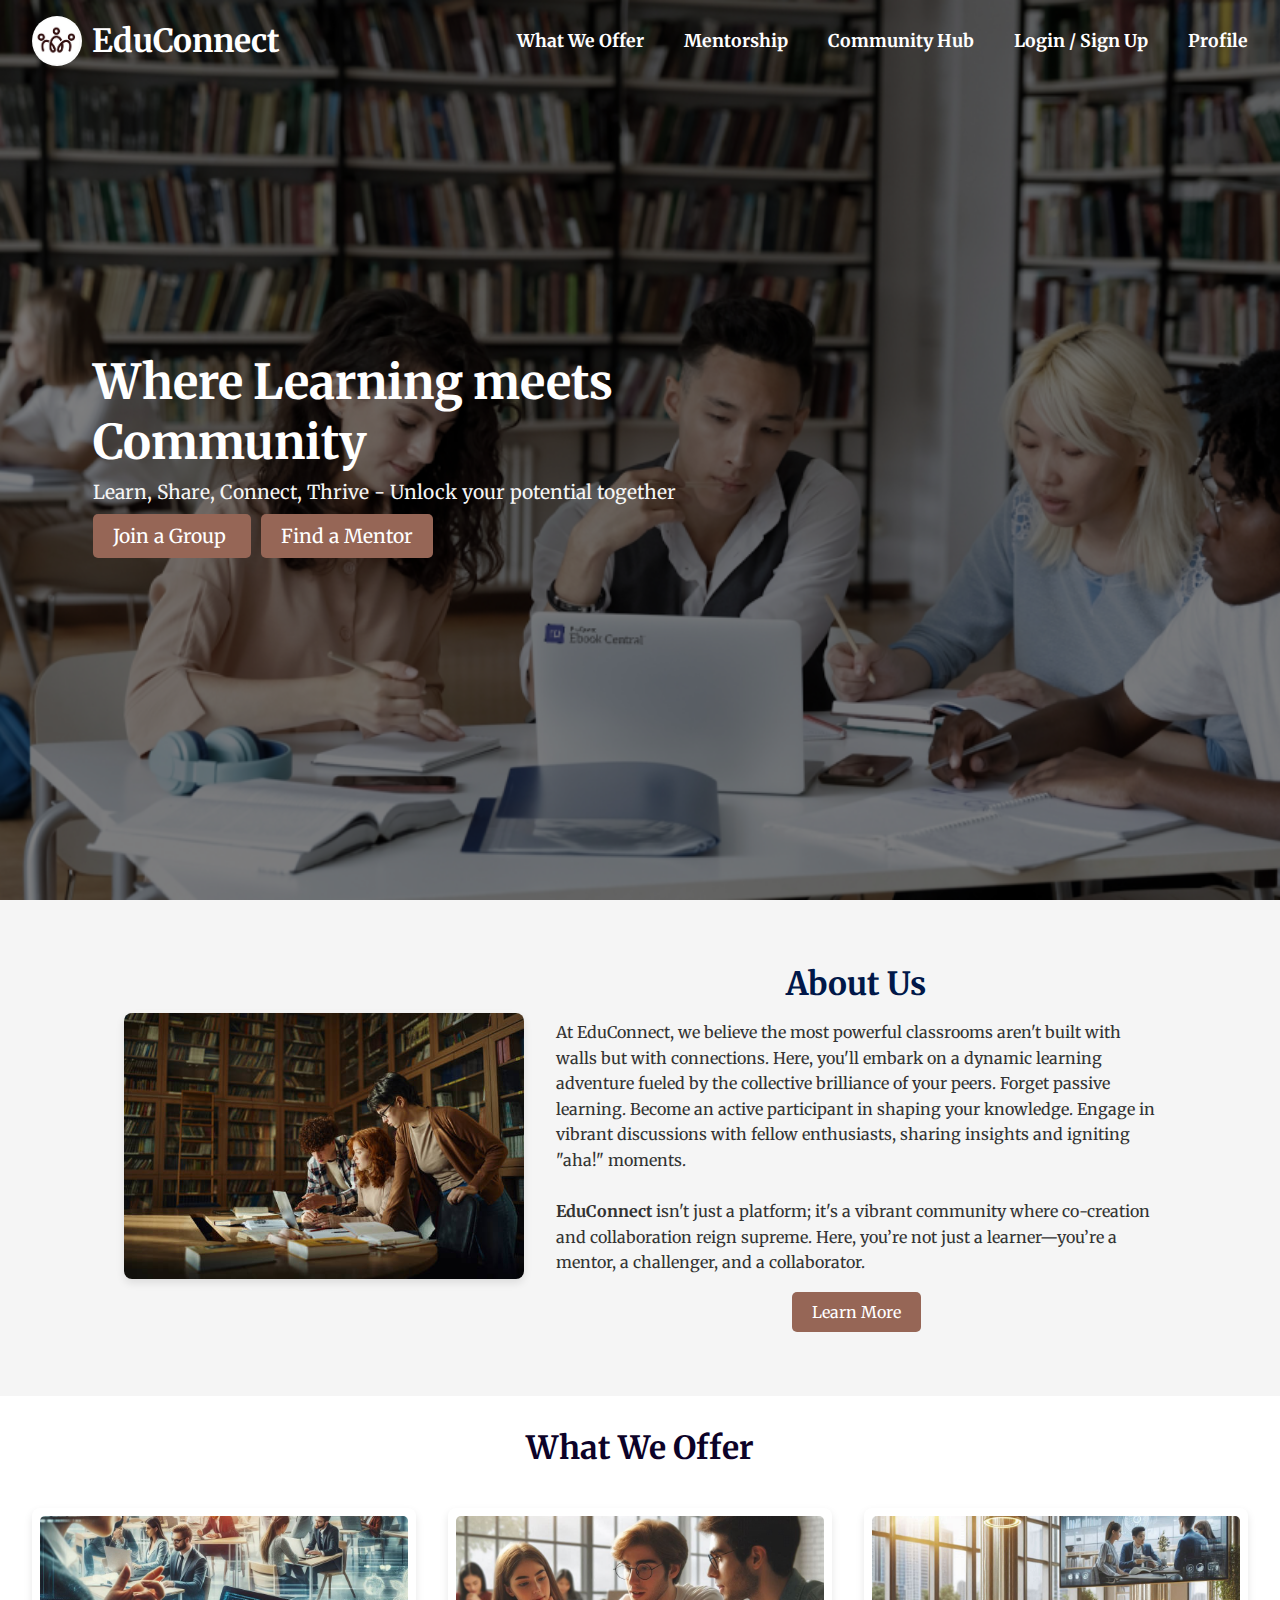
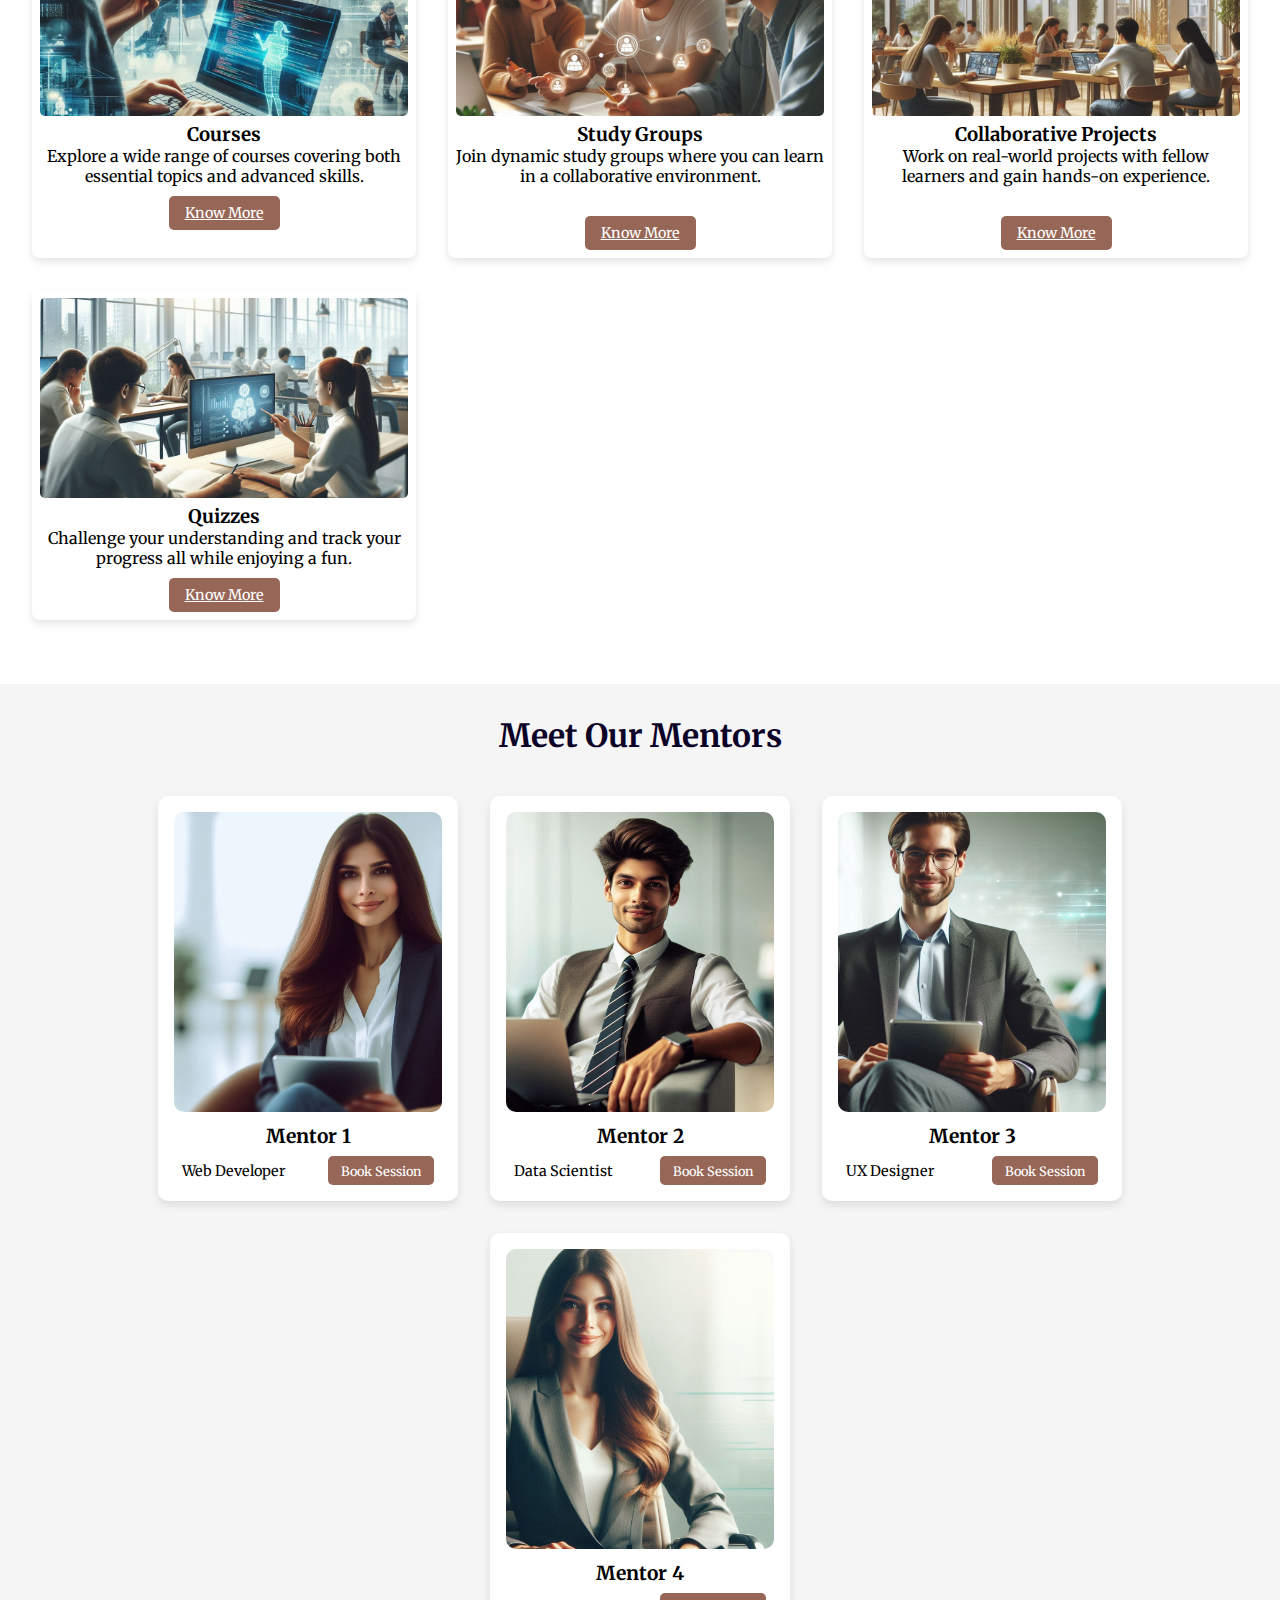
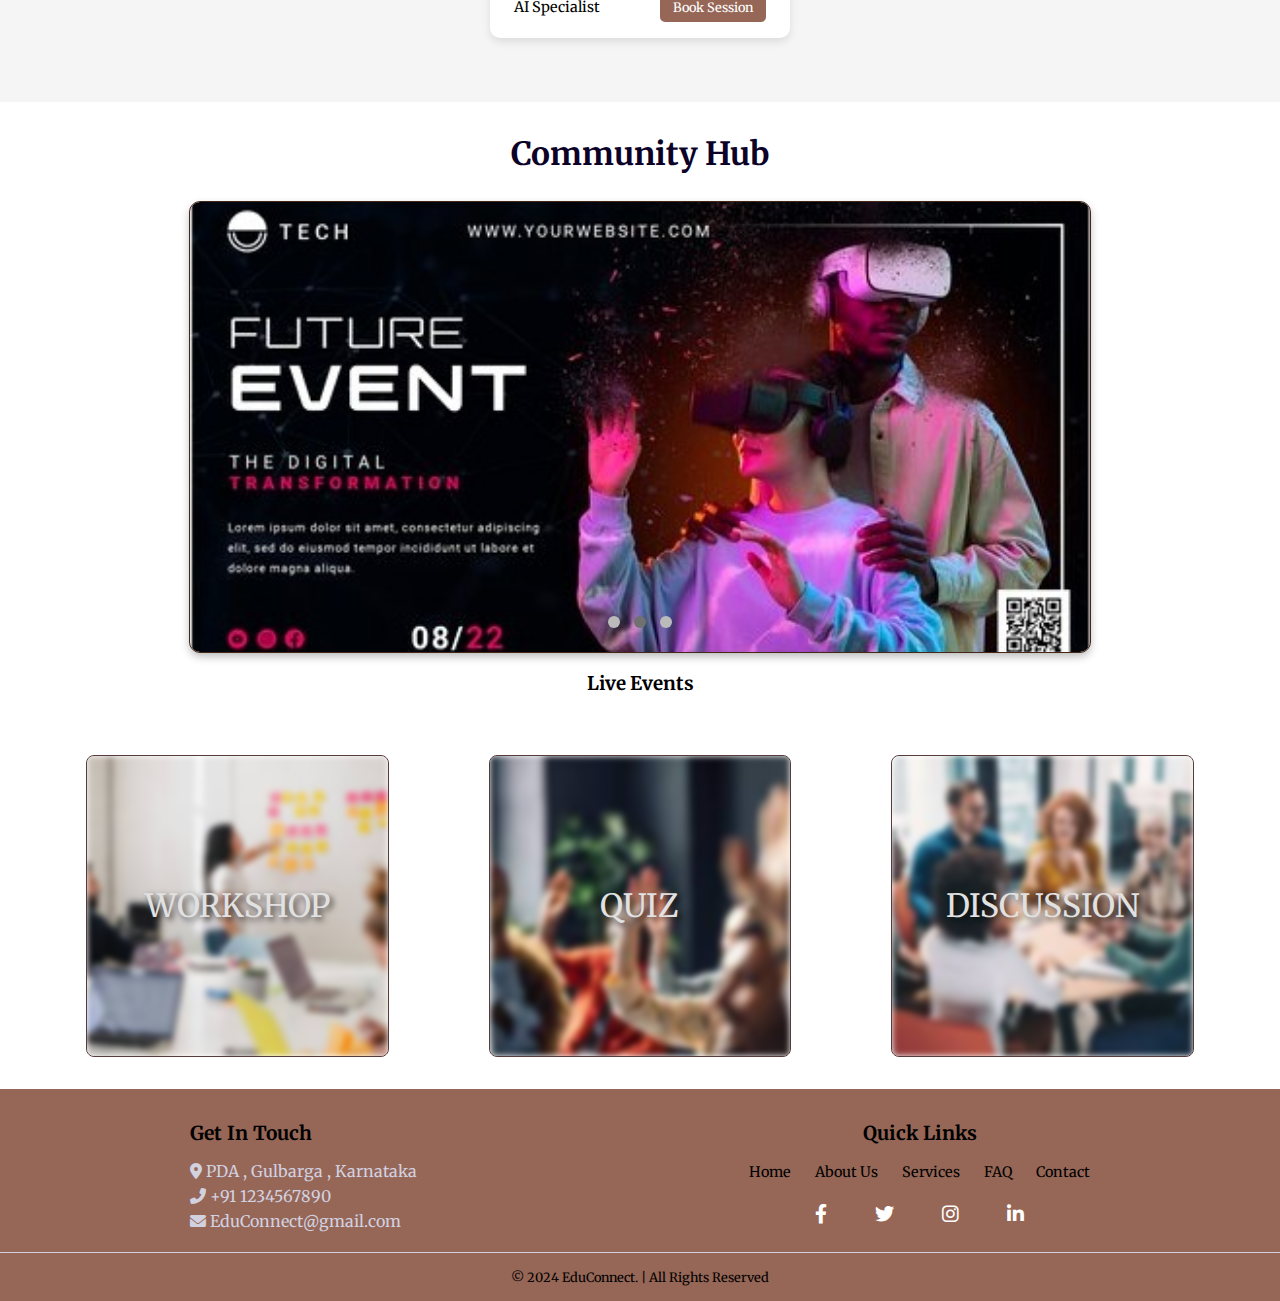
==== index.html @ 08873a1d "Add files via upload" ====
<!DOCTYPE html>
<html lang="en">
<head>
    <meta charset="UTF-8">
    <meta name="viewport" content="width=device-width, initial-scale=1.0">
    <title>EduConnect - Learn, Connect, and Grow</title>
    <link rel="stylesheet" href="https://cdnjs.cloudflare.com/ajax/libs/font-awesome/6.0.0-beta3/css/all.min.css">
    <link rel="stylesheet" href="styles.css">
</head>
<body>

<!-- Navigation Bar -->
<header>
    <nav class="navbar">
        <!-- Left Side: Logo and Name -->
        <div class="navbar-left">
            <img src="Assets/logo1.jpg" alt="EduConnect Logo" class="logo"> 
            <span class="name">EduConnect</span>
        </div>

        <!-- Right Side: Navigation Links -->
        <ul class="navbar-right">
            <li><a href="#what-we-offer">What We Offer</a></li>
            <li><a href="#mentorship">Mentorship</a></li>
            <li><a href="#community-hub">Community Hub</a></li>
            <li><a href="#login-signup">Login / Sign Up</a></li>
            <li><a href="#profile">Profile</a></li>
        </ul>
    </nav>
</header>

<!-- Hero Section -->
<section class="hero">
    <div class="hero-content">
        <h1>Where Learning meets Community</h1>
        <p>Learn, Share, Connect, Thrive - Unlock your potential together</p>
        <a href="#" class="btn">Join a Group </a>
        <a href="#" class="btn">Find a Mentor </a>
    </div>
</section>

<!-- Content Sections -->
<section class="about-section">
    <div class="about-content">
        <div class="about-image">
            <img src="Assets/bg.jpg" alt="About EduConnect">
        </div>
        <div class="about-text">
            <h3>About Us</h3>
            <p>
                At EduConnect, we believe the most powerful classrooms aren't built with walls but with connections.
                Here, you'll embark on a dynamic learning adventure fueled by the collective brilliance of your peers.
                Forget passive learning. Become an active participant in shaping your knowledge. Engage in vibrant
                discussions with fellow enthusiasts, sharing insights and igniting "aha!" moments.
                <br><br>
                <strong>EduConnect</strong> isn't just a platform; it's a vibrant community where co-creation and
                collaboration reign supreme. Here, you’re not just a learner—you’re a mentor, a challenger, and a collaborator.
            </p>
            <a href="#learn-more" class="learn-more-btn">Learn More</a>
        </div>
    </div>
</section>


<section id="what-we-offer" class="what-we-offer">
    <h2>What We Offer</h2>
    <div class="grid">
        <!-- Course Card -->
        <div class="grid-item">
            <img src="Assets/courses.jpg" alt="Courses" class="grid-image">
            <h3>Courses</h3>
            <div class="grid-para">
                Explore a wide range of courses covering both essential topics and advanced skills.
             <br>
             <a href="#" class="know-more-btn">Know More</a>
        </div>
        </div>

        <!-- Study Group Card -->
        <div class="grid-item">
            <img src="Assets/study-group.jpg" alt="Study Group" class="grid-image">
            <h3>Study Groups</h3>
            <div class="grid-para">
                Join dynamic study groups where you can learn in a collaborative environment.
                <br><br>
                <a href="#" class="know-more-btn">Know More</a>
            </div>
        </div>

        <!-- Collaborative Projects Card -->
        <div class="grid-item">
            <img src="Assets/collab.jpg" alt="Collaborative Projects" class="grid-image">
            <h3>Collaborative Projects</h3>
            <div class="grid-para">
             Work on real-world projects with fellow learners and gain hands-on experience.
             <br><br>
            <a href="#" class="know-more-btn">Know More</a>
            </div>
        </div>

        <!-- Quiz Card -->
        <div class="grid-item">
            <img src="Assets/mentoring.jpg" alt="Quizzes" class="grid-image">
            <h3>Quizzes</h3>
            <div class="grid-para">
            Challenge your understanding and track your progress all while enjoying a fun.
            <br>
            <a href="#" class="know-more-btn">Know More</a>
            </div>
        </div>
    </div>
</section>

<section id="mentorship">
    <h2>Meet Our Mentors</h2>
    <div class="mentors-section">
        <div class="mentor-grid">
            <!-- Mentor 1 -->
            <div class="mentor-card">
                <img src="Assets/mentor1.jpg" alt="Mentor 1" class="mentor-image">
                <h4>Mentor 1</h4>
                <div class="mentor-info">
                    <p>Web Developer</p>
                    <button class="book-session-btn">Book Session</button>
                </div>
            </div>
            <!-- Mentor 2 -->
            <div class="mentor-card">
                <img src="Assets/mentor2.jpg" alt="Mentor 2" class="mentor-image">
                <h4>Mentor 2</h4>
                <div class="mentor-info">
                    <p>Data Scientist</p>
                    <button class="book-session-btn">Book Session</button>
                </div>
            </div>
            <!-- Mentor 3 -->
            <div class="mentor-card">
                <img src="Assets/mentor3.jpg" alt="Mentor 3" class="mentor-image">
                <h4>Mentor 3</h4>
                <div class="mentor-info">
                    <p>UX Designer</p>
                    <button class="book-session-btn">Book Session</button>
                </div>
            </div>
            <!-- Mentor 4 -->
            <div class="mentor-card">
                <img src="Assets/mentor4.jpg" alt="Mentor 4" class="mentor-image">
                <h4>Mentor 4</h4>
                <div class="mentor-info">
                    <p>AI Specialist</p>
                    <button class="book-session-btn">Book Session</button>
                </div>
            </div>
        </div>
    </div>
</section>

<!--
<section id="community-hub">
    <h2>Community Hub</h2>
    <p>Join a supportive community of learners and mentors, ready to help you succeed.</p>
</section>

-->

<section id="community-hub">
    <h2>Community Hub</h2>
    <br>
    <!-- Image Slider Section -->
    <div class="image-slider">
      <div class="slides">
        <div class="slide">
          <img src="Assets/banner1.jpg" alt="Community Image 1">
        </div>
        <div class="slide">
          <img src="Assets/banner2.jpg" alt="Community Image 2">
        </div>
        <div class="slide">
          <img src="Assets/banner3.jpg" alt="Community Image 3">
        </div>
      </div>
        <!-- Navigation Dots -->
        <div class="dots">
            <span class="dot" onclick="currentSlide(1)"></span>
            <span class="dot" onclick="currentSlide(2)"></span>
            <span class="dot" onclick="currentSlide(3)"></span>
          </div>
        </div>
        <br>
        <h3>Live Events</h3>


        <!-- Workshop Images Section -->
        <div class="workshop-images">
          <div class="workshop-box">
            <img src="Assets/workshop.jpg" alt="Workshop 1">
            <div class="overlay">WORKSHOP</div>
          </div>
          <div class="workshop-box">
            <img src="Assets/quiz.jpg" alt="Workshop 2">
            <div class="overlay">QUIZ</div>
          </div>
          <div class="workshop-box">
            <img src="Assets/discussion.jpg" alt="Workshop 3">
            <div class="overlay">DISCUSSION</div>
          </div>
        </div>
      </section>

<footer class="footer">
    <div class="footer-container">
        <!-- Contact Section -->
        <div class="footer-section contact-info">
            <h4>Get In Touch</h4>
            <p><i class="fas fa-map-marker-alt"></i> PDA , Gulbarga , Karnataka</p>
            <p><i class="fas fa-phone-alt"></i> +91 1234567890</p>
            <p><i class="fas fa-envelope"></i> EduConnect@gmail.com</p>
        </div>
        <div class="footer-section links-socials">
            <div class="quick-links">
                <h4>Quick Links</h4>
                <ul>
                    <li><a href="#">Home</a></li>
                    <li><a href="#">About Us</a></li>
                    <li><a href="#">Services</a></li>
                    <li><a href="#">FAQ</a></li>
                    <li><a href="#">Contact</a></li>
                </ul>
            </div>
            <div class="social-icons">
                <a href="#"><i class="fab fa-facebook-f"></i></a>
                <a href="#"><i class="fab fa-twitter"></i></a>
                <a href="#"><i class="fab fa-instagram"></i></a>
                <a href="#"><i class="fab fa-linkedin-in"></i></a>
            </div>
        </div>
    </div>

    <!-- Footer Bottom -->
    <div class="footer-bottom">
        <p>&copy; 2024 EduConnect. |  All Rights Reserved</p>
    </div>
</footer>
<script src="script.js"></script>
</body>
</html>
---- styles.css ----
@import url("https://fonts.googleapis.com/css2?family=Merriweather:wght@400;700&family=Poppins:wght@400;500;600;700&display=swap");

* {
    margin: 0;
    padding: 0;
    box-sizing: border-box;
    font-family: "Merriweather", serif;
}

body {
    color: #000000;
}

/* Navbar Styles */
.navbar {
    display: flex;
    justify-content: space-between;
    align-items: center;
    padding: 1em 2em;
    position: absolute; /* Make navbar float over the hero section */
    top: 0;
    left: 0;
    width: 100%;
    background: transparent; /* Transparent background */
    color: white; 
    z-index: 10; /* Ensure navbar stays above hero section content */
}

.navbar-left {
    display: flex;
    align-items: center;
}

.logo {
    height: 50px;
    width: 50px; 
    margin-right: 10px;
    border-radius: 50%; 
    object-fit: cover; 
}


.name {
    font-size: 2rem;
    font-weight: bold;
}

.navbar-right {
    list-style-type: none;
    display: flex;
    gap: 2.5em;
}

.navbar-right li a {
    color: white;
    text-decoration: none;
    font-weight: bold;
    font-size: 1.1rem;
    transition: font-size 0.2s ease;
}

.navbar-right li a:hover {
    font-size: 1.2rem;
}

/* Hero Section Styles */
.hero {
    background-image: url('Assets/bg4.png'); 
    background-size: cover;
    background-position: center;
    height: 100vh;
    display: flex;
    align-items: center;
    justify-content: left;
    color: white;
    position: relative;
    text-align: left;
}

.hero::before {
    content: "";
    position: absolute;
    top: 0;
    left: 0;
    right: 0;
    bottom: 0;
    background-color: rgba(0, 0, 0, 0.5); /* Dark overlay for readability */
    z-index: 0;
}

.hero-content {
    position: relative;
    z-index: 1;
    max-width: 600px;
    margin-left: 5%; /* Adjust positioning */
}

.hero h1 {
    font-size: 3rem;
    margin-bottom: 0.5rem;
}

.hero p {
    font-size: 1.2em;
    margin-bottom: 1em;
    color: whitesmoke;
}

.btn {
    padding: 10px 20px;
    background-color: #966656;
    color: white;
    text-decoration: none;
    font-size: 1.2rem;
    border-radius: 5px;
    transition: background-color 0.3s ease;
    margin-right: 10px;
}

.btn:hover {
    background-color: #654136;;
}

/* General Section Styles */
section {
    padding: 2rem;
    text-align: center;
}

section:nth-child(odd) {
    background-color: whitesmoke  /*#f9e8e8;  */
}

section:nth-child(even) {
    background-color: white   /* #f9e2e2; */
}

h2 {
    font-size: 2rem;
    margin-bottom: 0.5rem;
    color: #0c0228;
}

p {
    font-size: 1.1rem;
    color: #000000;
    text-align: left;
}

/*aboust us section */

.about-section {
    padding: 4rem 2rem;
    display: flex;
    justify-content: center;
    align-items: center;
    background-color: #f9e8e8; /* Light background color */
}

.about-content {
    display: flex;
    max-width: 1100px;
    gap: 2rem;
    align-items: center;
}

.about-image img {
    width: 100%;
    max-width: 400px; /* Control image size */
    border-radius: 8px;
    box-shadow: 0 4px 8px rgba(0, 0, 0, 0.1);
}

.about-text {
    max-width: 600px;
}

.about-text h3 {
    font-size: 2rem;
    color: #011849;
    margin-bottom: 1rem;
}

.about-text p {
    font-size: 1rem;
    line-height: 1.6;
    color: #333;
}

.learn-more-btn {
    display: inline-block;
    margin-top: 1rem;
    padding: 10px 20px;
    font-size: 1rem;
    color: #ffffff;
    background-color: #966656;
    border-radius: 5px;
    text-decoration: none;
    transition: background-color 0.3s ease;
}

.learn-more-btn:hover {
    background-color: #654136;
}

/* Grid Layout */
.grid {
    display: grid;
    grid-template-columns: repeat(auto-fill, minmax(300px, 1fr));
    gap: 2em;
    padding: 2em 0;
}

.grid-item {
    background-color: #ffffff;
    padding: 0.5em;
    border-radius: 8px;
    box-shadow: 0 4px 8px rgba(0, 0, 0, 0.1);
    text-align: center;
    transition: transform 0.3s ease;
}

.grid-item:hover {
    transform: translateY(-5px);
    box-shadow: 0 0 10px rgba(0, 0, 0, 0.6);
}

.grid-image {
    width: 100%;
    height: 200px;
    object-fit: cover;
    border-radius: 5px;
    margin-bottom: 0.2em;
}

.know-more-btn {
    display: inline-block;
    margin-top: 10px;
    padding: 8px 16px;
    font-size: 0.9em;
    color: #ffffff;
    background-color:  #966656; /* #ff5722; */
    border-radius: 5px;
    transition: background-color 0.3s ease;
}

.know-more-btn:hover {
    background-color: #654136;
}

/* Mentorship Section */
.mentors-section {
    text-align: center;
    padding: 2rem 0;
}

.mentors-section h3 {
    font-size: 1.8rem;
    color: #ff5722;
    margin-bottom: 1rem;
    letter-spacing: 1px;
}

.mentor-grid {
    display: flex;
    justify-content: center;
    gap: 2rem;
    flex-wrap: wrap;
}

.mentor-card {
    background-color: #ffffff;
    padding: 1rem;
    border-radius: 10px;
    box-shadow: 0 4px 8px rgba(0, 0, 0, 0.1);
    width: 300px;
    text-align: center;
    transition: transform 0.3s ease;
}

.mentor-card:hover {
    transform: translateY(-5px);
}

.mentor-image {
    width: 100%;
    height: 300px;
    border-radius: 10px;
    object-fit: cover;
}

.mentor-card h4 {
    font-size: 1.2rem;
    color: #000000;
    margin: 0.5rem 0;
}

/* Container for role and button */
.mentor-info {
    display: flex;
    justify-content: space-between;
    align-items: center;
    padding: 0 0.5rem;
}

/* Role text */
.mentor-card p {
    font-size: 0.9rem;
    color: #000000;
    margin: 0;
}

/* Book Session button styling */
.book-session-btn {
    padding: 0.4rem 0.8rem;
    background-color: #966656;
    color: #ffffff;
    border: none;
    border-radius: 5px;
    font-size: 0.8rem;
    cursor: pointer;
    transition: background-color 0.3s ease;
}

.book-session-btn:hover {
    background-color: #654136;
}


  .image-slider {
    position: relative;
    width: 900px; /* Slightly less than the full viewport width */
    max-width: 100%; /* Ensures it doesn't exceed parent container width */
    height: 450px;
    overflow: hidden;
    margin: 0 auto; /* Centers the slider */
    box-shadow: 0px 4px 10px rgba(0, 0, 0, 0.3); /* Adds shadow around the container */
    border-radius: 10px; /* Optional rounded corners for the container */
    outline: 1px solid #452716; /* Adjust thickness, style, and color as needed */
  }

  .slides {
    display: flex;
    width: 300%; /* Adjust this based on the number of slides */
    transition: transform 0.5s ease;
  }
  
  .slide {
    width: 890px;
    flex-shrink: 0;
    height: 440px;
    display: flex;
    align-items: center;
    justify-content: center;
  }
  
  .slide img {
    width: 900px; /* Adjusts to fit the container width */
    height: 450px;
    object-fit: cover;
  }

  /* Navigation Dots Styling */
  .dots {
    text-align: center;
    position: absolute;
    bottom: 20px;
    width: 100%;
  }
  
  .dot {
    height: 12px;
    width: 12px;
    margin: 0 5px;
    background-color: #bbb;
    border-radius: 50%;
    display: inline-block;
    cursor: pointer;
    transition: background-color 0.3s;
  }
  
  .dot.active {
    background-color: #717171;
  }
  
  
  .workshop-images {
    display: flex;
    justify-content:center;
    margin-top: 40px;
    gap: 100px;
    padding-top:20px;
  }
  
  .workshop-box {
    position: relative;
    width: 8cm;
    height: 8cm;
    overflow: hidden;
    border-radius: 8px;
    border: .5px solid rgba(45, 9, 9, 0.8); /* Dark outline around the box */
  }
  
  .workshop-box img {
    width: 100%;
    height: 100%;
    object-fit: cover;
    filter: blur(3px);
    transition: filter 0.3s;
  }
  
  .workshop-box:hover img {
    filter: blur(1px);
  }
  
  .overlay {
    position: absolute;
    top: 50%;
    left: 50%;
    transform: translate(-50%, -50%);
    color: rgb(225, 225, 225);
    font-size: 2em; /* Slightly bigger text */
    text-shadow: 3px 3px 6px rgba(0, 0, 0, 0.7); /* Darker shadow for text */
    padding: 0 5px; /* Optional: adds some padding around the text */
    border-radius: 5px; /* Optional: makes the text look more contained */
  }




.footer {
    background-color: #966656;
    color: #ffffff;
    padding-top: 2rem;
    font-family: Arial, sans-serif;
}

.footer-container {
    display: flex;
    justify-content: space-around;
    flex-wrap: wrap;
    gap: 2rem;
    max-width: 1200px;
    margin: 0 auto;
}

.footer-section h4 {
    color: #000000;
    margin-bottom: 1rem;
    font-size: 1.2rem;
}

.footer-section p, .footer-section a {
    color: #d1d1e0;
    font-size: 1rem;
    margin: 0.3rem 0;
}

.footer-section a:hover {
    color: #ff5722;
}

/* Quick Links and Social Icons in Horizontal Layout */
.links-socials {
    text-align: center;
}

.quick-links ul {
    display: flex;
    gap: 1.5rem;
    list-style: none;
    padding: 0;
    margin-bottom: 1rem;
}

.quick-links ul li a {
    color:#000000;  /* #d1d1e0; */
    text-decoration: none;
    font-size: 0.9rem;
}

.quick-links ul li a:hover {
    color: #ffffff;
}

.social-icons {
    display: flex;
    justify-content: center;
    gap: 3rem;
}

.social-icons a {
    color: #ffffff;
    font-size: 1.2rem;
    transition: color 0.3s;
}

.social-icons a:hover {
    color: #000000;
}

.footer-bottom p{
    text-align: center;
    padding: 1rem;
    border-top: 1px solid #d1d1e0;
    font-size: 0.8rem;
    color: #000000;
    margin-top: 1rem;
}
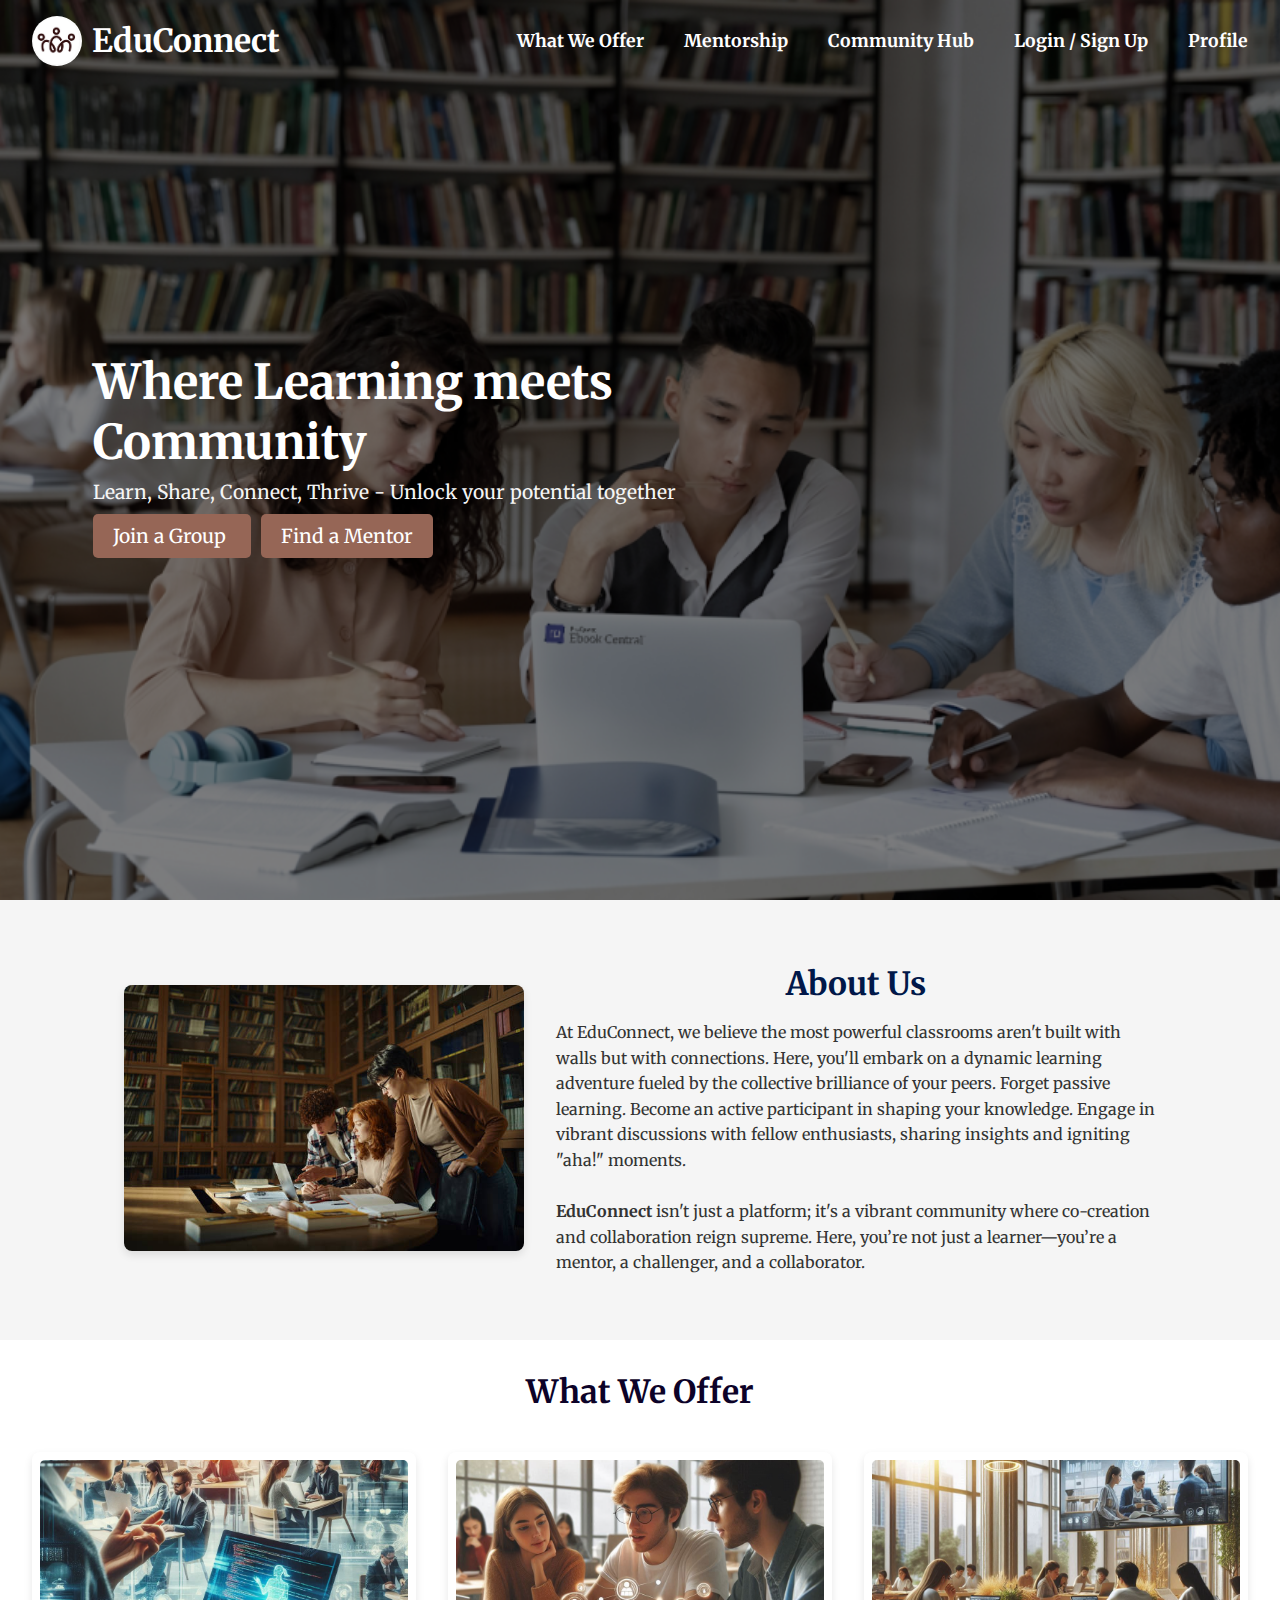
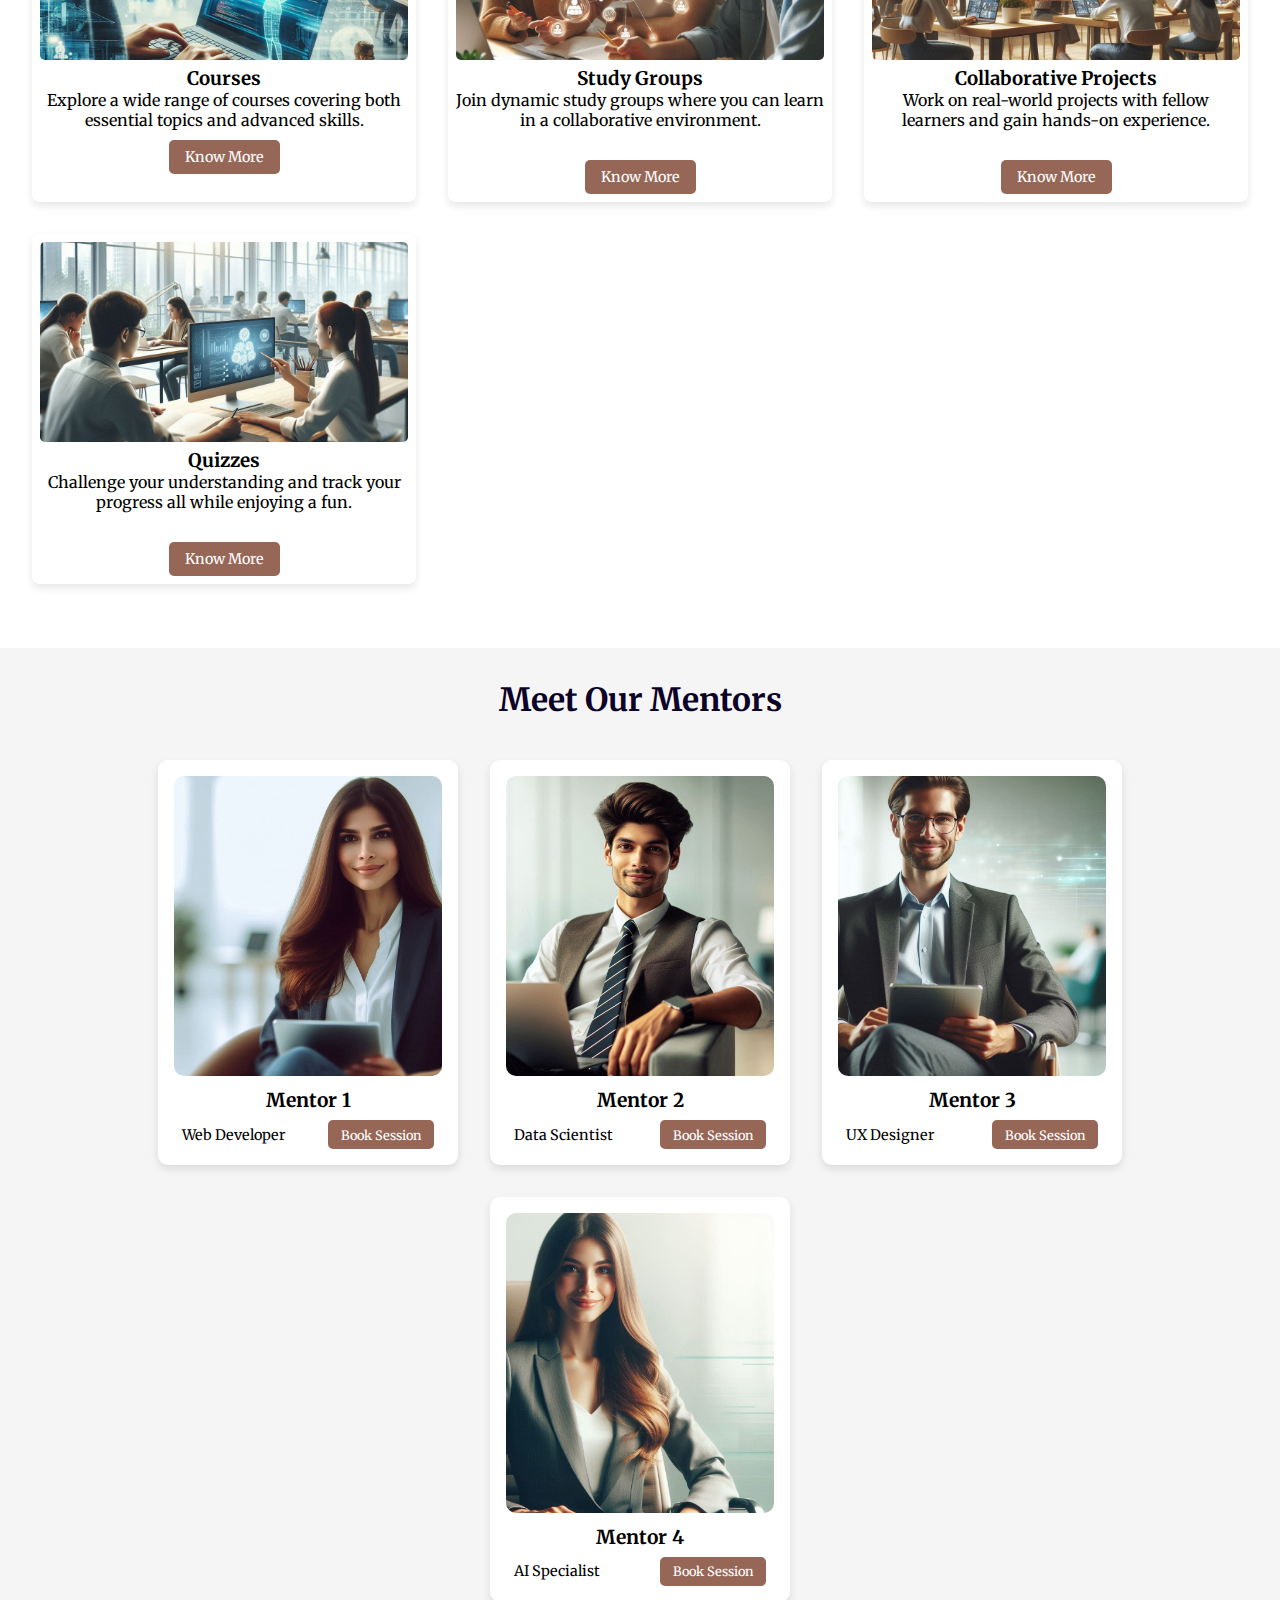
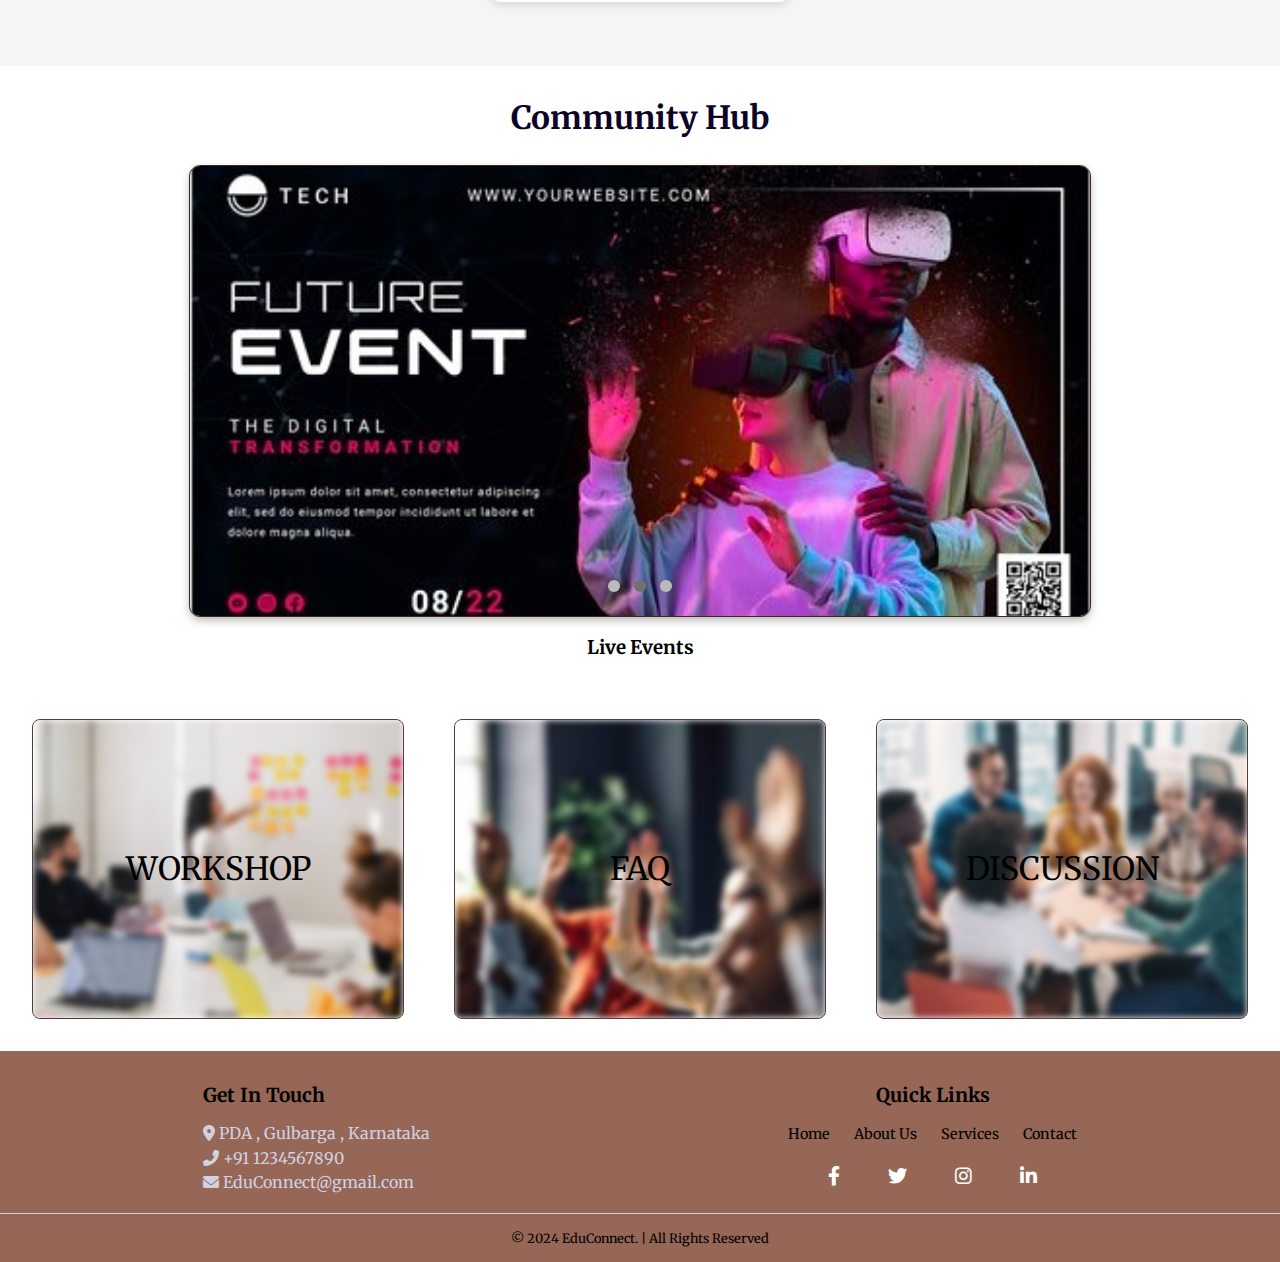
==== commit 5a4c8373: "Added existing project files" ====
--- a/index.html
+++ b/index.html
@@ -1,246 +1,245 @@
-<!DOCTYPE html>
-<html lang="en">
-<head>
-    <meta charset="UTF-8">
-    <meta name="viewport" content="width=device-width, initial-scale=1.0">
-    <title>EduConnect - Learn, Connect, and Grow</title>
-    <link rel="stylesheet" href="https://cdnjs.cloudflare.com/ajax/libs/font-awesome/6.0.0-beta3/css/all.min.css">
-    <link rel="stylesheet" href="styles.css">
-</head>
-<body>
-
-<!-- Navigation Bar -->
-<header>
-    <nav class="navbar">
-        <!-- Left Side: Logo and Name -->
-        <div class="navbar-left">
-            <img src="Assets/logo1.jpg" alt="EduConnect Logo" class="logo"> 
-            <span class="name">EduConnect</span>
-        </div>
-
-        <!-- Right Side: Navigation Links -->
-        <ul class="navbar-right">
-            <li><a href="#what-we-offer">What We Offer</a></li>
-            <li><a href="#mentorship">Mentorship</a></li>
-            <li><a href="#community-hub">Community Hub</a></li>
-            <li><a href="#login-signup">Login / Sign Up</a></li>
-            <li><a href="#profile">Profile</a></li>
-        </ul>
-    </nav>
-</header>
-
-<!-- Hero Section -->
-<section class="hero">
-    <div class="hero-content">
-        <h1>Where Learning meets Community</h1>
-        <p>Learn, Share, Connect, Thrive - Unlock your potential together</p>
-        <a href="#" class="btn">Join a Group </a>
-        <a href="#" class="btn">Find a Mentor </a>
-    </div>
-</section>
-
-<!-- Content Sections -->
-<section class="about-section">
-    <div class="about-content">
-        <div class="about-image">
-            <img src="Assets/bg.jpg" alt="About EduConnect">
-        </div>
-        <div class="about-text">
-            <h3>About Us</h3>
-            <p>
-                At EduConnect, we believe the most powerful classrooms aren't built with walls but with connections.
-                Here, you'll embark on a dynamic learning adventure fueled by the collective brilliance of your peers.
-                Forget passive learning. Become an active participant in shaping your knowledge. Engage in vibrant
-                discussions with fellow enthusiasts, sharing insights and igniting "aha!" moments.
-                <br><br>
-                <strong>EduConnect</strong> isn't just a platform; it's a vibrant community where co-creation and
-                collaboration reign supreme. Here, you’re not just a learner—you’re a mentor, a challenger, and a collaborator.
-            </p>
-            <a href="#learn-more" class="learn-more-btn">Learn More</a>
-        </div>
-    </div>
-</section>
-
-
-<section id="what-we-offer" class="what-we-offer">
-    <h2>What We Offer</h2>
-    <div class="grid">
-        <!-- Course Card -->
-        <div class="grid-item">
-            <img src="Assets/courses.jpg" alt="Courses" class="grid-image">
-            <h3>Courses</h3>
-            <div class="grid-para">
-                Explore a wide range of courses covering both essential topics and advanced skills.
-             <br>
-             <a href="#" class="know-more-btn">Know More</a>
-        </div>
-        </div>
-
-        <!-- Study Group Card -->
-        <div class="grid-item">
-            <img src="Assets/study-group.jpg" alt="Study Group" class="grid-image">
-            <h3>Study Groups</h3>
-            <div class="grid-para">
-                Join dynamic study groups where you can learn in a collaborative environment.
-                <br><br>
-                <a href="#" class="know-more-btn">Know More</a>
-            </div>
-        </div>
-
-        <!-- Collaborative Projects Card -->
-        <div class="grid-item">
-            <img src="Assets/collab.jpg" alt="Collaborative Projects" class="grid-image">
-            <h3>Collaborative Projects</h3>
-            <div class="grid-para">
-             Work on real-world projects with fellow learners and gain hands-on experience.
-             <br><br>
-            <a href="#" class="know-more-btn">Know More</a>
-            </div>
-        </div>
-
-        <!-- Quiz Card -->
-        <div class="grid-item">
-            <img src="Assets/mentoring.jpg" alt="Quizzes" class="grid-image">
-            <h3>Quizzes</h3>
-            <div class="grid-para">
-            Challenge your understanding and track your progress all while enjoying a fun.
-            <br>
-            <a href="#" class="know-more-btn">Know More</a>
-            </div>
-        </div>
-    </div>
-</section>
-
-<section id="mentorship">
-    <h2>Meet Our Mentors</h2>
-    <div class="mentors-section">
-        <div class="mentor-grid">
-            <!-- Mentor 1 -->
-            <div class="mentor-card">
-                <img src="Assets/mentor1.jpg" alt="Mentor 1" class="mentor-image">
-                <h4>Mentor 1</h4>
-                <div class="mentor-info">
-                    <p>Web Developer</p>
-                    <button class="book-session-btn">Book Session</button>
-                </div>
-            </div>
-            <!-- Mentor 2 -->
-            <div class="mentor-card">
-                <img src="Assets/mentor2.jpg" alt="Mentor 2" class="mentor-image">
-                <h4>Mentor 2</h4>
-                <div class="mentor-info">
-                    <p>Data Scientist</p>
-                    <button class="book-session-btn">Book Session</button>
-                </div>
-            </div>
-            <!-- Mentor 3 -->
-            <div class="mentor-card">
-                <img src="Assets/mentor3.jpg" alt="Mentor 3" class="mentor-image">
-                <h4>Mentor 3</h4>
-                <div class="mentor-info">
-                    <p>UX Designer</p>
-                    <button class="book-session-btn">Book Session</button>
-                </div>
-            </div>
-            <!-- Mentor 4 -->
-            <div class="mentor-card">
-                <img src="Assets/mentor4.jpg" alt="Mentor 4" class="mentor-image">
-                <h4>Mentor 4</h4>
-                <div class="mentor-info">
-                    <p>AI Specialist</p>
-                    <button class="book-session-btn">Book Session</button>
-                </div>
-            </div>
-        </div>
-    </div>
-</section>
-
-<!--
-<section id="community-hub">
-    <h2>Community Hub</h2>
-    <p>Join a supportive community of learners and mentors, ready to help you succeed.</p>
-</section>
-
--->
-
-<section id="community-hub">
-    <h2>Community Hub</h2>
-    <br>
-    <!-- Image Slider Section -->
-    <div class="image-slider">
-      <div class="slides">
-        <div class="slide">
-          <img src="Assets/banner1.jpg" alt="Community Image 1">
-        </div>
-        <div class="slide">
-          <img src="Assets/banner2.jpg" alt="Community Image 2">
-        </div>
-        <div class="slide">
-          <img src="Assets/banner3.jpg" alt="Community Image 3">
-        </div>
-      </div>
-        <!-- Navigation Dots -->
-        <div class="dots">
-            <span class="dot" onclick="currentSlide(1)"></span>
-            <span class="dot" onclick="currentSlide(2)"></span>
-            <span class="dot" onclick="currentSlide(3)"></span>
-          </div>
-        </div>
-        <br>
-        <h3>Live Events</h3>
-
-
-        <!-- Workshop Images Section -->
-        <div class="workshop-images">
-          <div class="workshop-box">
-            <img src="Assets/workshop.jpg" alt="Workshop 1">
-            <div class="overlay">WORKSHOP</div>
-          </div>
-          <div class="workshop-box">
-            <img src="Assets/quiz.jpg" alt="Workshop 2">
-            <div class="overlay">QUIZ</div>
-          </div>
-          <div class="workshop-box">
-            <img src="Assets/discussion.jpg" alt="Workshop 3">
-            <div class="overlay">DISCUSSION</div>
-          </div>
-        </div>
-      </section>
-
-<footer class="footer">
-    <div class="footer-container">
-        <!-- Contact Section -->
-        <div class="footer-section contact-info">
-            <h4>Get In Touch</h4>
-            <p><i class="fas fa-map-marker-alt"></i> PDA , Gulbarga , Karnataka</p>
-            <p><i class="fas fa-phone-alt"></i> +91 1234567890</p>
-            <p><i class="fas fa-envelope"></i> EduConnect@gmail.com</p>
-        </div>
-        <div class="footer-section links-socials">
-            <div class="quick-links">
-                <h4>Quick Links</h4>
-                <ul>
-                    <li><a href="#">Home</a></li>
-                    <li><a href="#">About Us</a></li>
-                    <li><a href="#">Services</a></li>
-                    <li><a href="#">FAQ</a></li>
-                    <li><a href="#">Contact</a></li>
-                </ul>
-            </div>
-            <div class="social-icons">
-                <a href="#"><i class="fab fa-facebook-f"></i></a>
-                <a href="#"><i class="fab fa-twitter"></i></a>
-                <a href="#"><i class="fab fa-instagram"></i></a>
-                <a href="#"><i class="fab fa-linkedin-in"></i></a>
-            </div>
-        </div>
-    </div>
-
-    <!-- Footer Bottom -->
-    <div class="footer-bottom">
-        <p>&copy; 2024 EduConnect. |  All Rights Reserved</p>
-    </div>
-</footer>
-<script src="script.js"></script>
-</body>
-</html>
+<!DOCTYPE html>
+<html lang="en">
+<head>
+    <meta charset="UTF-8">
+    <meta name="viewport" content="width=device-width, initial-scale=1.0">
+    <title>EduConnect - Learn, Connect, and Grow</title>
+    <link rel="stylesheet" href="https://cdnjs.cloudflare.com/ajax/libs/font-awesome/6.0.0-beta3/css/all.min.css">
+    <link rel="stylesheet" href="styles.css">
+</head>
+<body>
+
+<!-- Navigation Bar -->
+<header>
+    <nav class="navbar">
+        <!-- Left Side: Logo and Name -->
+        <div class="navbar-left">
+            <img src="Assets/logo1.jpg" alt="EduConnect Logo" class="logo">
+            <span class="name">EduConnect</span>
+        </div>
+
+        <!-- Right Side: Navigation Links -->
+        <ul class="navbar-right">
+            <li><a href="#what-we-offer">What We Offer</a></li>
+            <li><a href="#mentorship">Mentorship</a></li>
+            <li><a href="#community-hub">Community Hub</a></li>
+            <li><a href="#login-signup">Login / Sign Up</a></li>
+            <li><a href="#profile">Profile</a></li>
+        </ul>
+    </nav>
+</header>
+
+<!-- Hero Section -->
+<section class="hero">
+    <div class="hero-content">
+        <h1>Where Learning meets Community</h1>
+        <p>Learn, Share, Connect, Thrive - Unlock your potential together</p>
+        <a href="#" class="btn">Join a Group </a>
+        <a href="#" class="btn">Find a Mentor </a>
+    </div>
+</section>
+
+<!-- Content Sections -->
+<section id="about-us" class="about-section">
+    <div class="about-content">
+        <div class="about-image">
+            <img src="Assets/bg.jpg" alt="About EduConnect">
+        </div>
+        <div class="about-text">
+            <h3>About Us</h3>
+            <p>
+                At EduConnect, we believe the most powerful classrooms aren't built with walls but with connections.
+                Here, you'll embark on a dynamic learning adventure fueled by the collective brilliance of your peers.
+                Forget passive learning. Become an active participant in shaping your knowledge. Engage in vibrant
+                discussions with fellow enthusiasts, sharing insights and igniting "aha!" moments.
+                <br><br>
+                <strong>EduConnect</strong> isn't just a platform; it's a vibrant community where co-creation and
+                collaboration reign supreme. Here, you’re not just a learner—you’re a mentor, a challenger, and a collaborator.
+            </p>
+            
+        </div>
+    </div>
+</section>
+
+
+<section id="what-we-offer" class="what-we-offer">
+    <h2>What We Offer</h2>
+    <div class="grid">
+        <!-- Course Card -->
+        <div class="grid-item">
+            <img src="Assets/courses.jpg" alt="Courses" class="grid-image">
+            <h3>Courses</h3>
+            <div class="grid-para">
+                Explore a wide range of courses covering both essential topics and advanced skills.
+             <br>
+             <a href="./Pages/Courses.html" class="know-more-btn">Know More</a>
+        </div>
+        </div>
+
+        <!-- Study Group Card -->
+        <div class="grid-item">
+            <img src="Assets/study-group.jpg" alt="Study Group" class="grid-image">
+            <h3>Study Groups</h3>
+            <div class="grid-para">
+                Join dynamic study groups where you can learn in a collaborative environment.
+                <br><br>
+                <a href="studyroom.html" class="know-more-btn">Know More</a>
+            </div>
+        </div>
+
+        <!-- Collaborative Projects Card -->
+        <div class="grid-item">
+            <img src="Assets/collab.jpg" alt="Collaborative Projects" class="grid-image">
+            <h3>Collaborative Projects</h3>
+            <div class="grid-para">
+             Work on real-world projects with fellow learners and gain hands-on experience.
+             <br><br>
+            <a href="collab1.html" class="know-more-btn">Know More</a>
+            </div>
+        </div>
+
+        <!-- Quiz Card -->
+        <div class="grid-item">
+            <img src="Assets/mentoring.jpg" alt="Quizzes" class="grid-image">
+            <h3>Quizzes</h3>
+            <div class="grid-para">
+            Challenge your understanding and track your progress all while enjoying a fun.
+            <br><br>
+            <a href="#" class="know-more-btn">Know More</a>
+            </div>
+        </div>
+    </div>
+</section>
+
+<section id="mentorship">
+    <h2>Meet Our Mentors</h2>
+    <div class="mentors-section">
+        <div class="mentor-grid">
+            <!-- Mentor 1 -->
+            <div class="mentor-card">
+                <img src="Assets/mentor1.jpg" alt="Mentor 1" class="mentor-image">
+                <h4>Mentor 1</h4>
+                <div class="mentor-info">
+                    <p>Web Developer</p>
+                    <button class="book-session-btn">Book Session</button>
+                </div>
+            </div>
+            <!-- Mentor 2 -->
+            <div class="mentor-card">
+                <img src="Assets/mentor2.jpg" alt="Mentor 2" class="mentor-image">
+                <h4>Mentor 2</h4>
+                <div class="mentor-info">
+                    <p>Data Scientist</p>
+                    <button class="book-session-btn">Book Session</button>
+                </div>
+            </div>
+            <!-- Mentor 3 -->
+            <div class="mentor-card">
+                <img src="Assets/mentor3.jpg" alt="Mentor 3" class="mentor-image">
+                <h4>Mentor 3</h4>
+                <div class="mentor-info">
+                    <p>UX Designer</p>
+                    <button class="book-session-btn">Book Session</button>
+                </div>
+            </div>
+            <!-- Mentor 4 -->
+            <div class="mentor-card">
+                <img src="Assets/mentor4.jpg" alt="Mentor 4" class="mentor-image">
+                <h4>Mentor 4</h4>
+                <div class="mentor-info">
+                    <p>AI Specialist</p>
+                    <button class="book-session-btn">Book Session</button>
+                </div>
+            </div>
+        </div>
+    </div>
+</section>
+
+<!--
+<section id="community-hub">
+    <h2>Community Hub</h2>
+    <p>Join a supportive community of learners and mentors, ready to help you succeed.</p>
+</section>
+
+-->
+
+<section id="community-hub">
+    <h2>Community Hub</h2>
+    <br>
+    <!-- Image Slider Section -->
+    <div class="image-slider">
+      <div class="slides">
+        <div class="slide">
+          <img src="Assets/banner1.jpg" alt="Community Image 1">
+        </div>
+        <div class="slide">
+          <img src="Assets/banner2.jpg" alt="Community Image 2">
+        </div>
+        <div class="slide">
+          <img src="Assets/banner3.jpg" alt="Community Image 3">
+        </div>
+      </div>
+        <!-- Navigation Dots -->
+        <div class="dots">
+            <span class="dot" onclick="currentSlide(1)"></span>
+            <span class="dot" onclick="currentSlide(2)"></span>
+            <span class="dot" onclick="currentSlide(3)"></span>
+          </div>
+        </div>
+        <br>
+        <h3>Live Events</h3>
+
+
+        <!-- Workshop Images Section -->
+        <div class="workshop-images">
+          <div class="workshop-box">
+            <img src="Assets/workshop.jpg" alt="Workshop 1">
+            <div class="overlay">WORKSHOP</div>
+          </div>
+          <div class="workshop-box">
+            <img src="Assets/quiz.jpg" alt="Workshop 2">
+            <div class="overlay">FAQ</div>
+          </div>
+          <div class="workshop-box">
+            <img src="Assets/discussion.jpg" alt="Workshop 3">
+            <div class="overlay">DISCUSSION</div>
+          </div>
+        </div>
+      </section>
+
+<footer class="footer">
+    <div class="footer-container">
+        <!-- Contact Section -->
+        <div class="footer-section contact-info">
+            <h4>Get In Touch</h4>
+            <p><i class="fas fa-map-marker-alt"></i> PDA , Gulbarga , Karnataka</p>
+            <p><i class="fas fa-phone-alt"></i> +91 1234567890</p>
+            <p><i class="fas fa-envelope"></i> EduConnect@gmail.com</p>
+        </div>
+        <div class="footer-section links-socials">
+            <div class="quick-links">
+                <h4>Quick Links</h4>
+                <ul>
+                    <li><a href="#">Home</a></li>
+                    <li><a href="#about-us">About Us</a></li>
+                    <li><a href="#what-we-offer">Services</a></li>
+                    <li><a href="#">Contact</a></li>
+                </ul>
+            </div>
+            <div class="social-icons">
+                <a href="#"><i class="fab fa-facebook-f"></i></a>
+                <a href="#"><i class="fab fa-twitter"></i></a>
+                <a href="#"><i class="fab fa-instagram"></i></a>
+                <a href="#"><i class="fab fa-linkedin-in"></i></a>
+            </div>
+        </div>
+    </div>
+
+    <!-- Footer Bottom -->
+    <div class="footer-bottom">
+        <p>&copy; 2024 EduConnect. |  All Rights Reserved</p>
+    </div>
+</footer>
+<script src="script.js"></script>
+</body>
+</html>
--- a/styles.css
+++ b/styles.css
@@ -1,511 +1,509 @@
-@import url("https://fonts.googleapis.com/css2?family=Merriweather:wght@400;700&family=Poppins:wght@400;500;600;700&display=swap");
-
-* {
-    margin: 0;
-    padding: 0;
-    box-sizing: border-box;
-    font-family: "Merriweather", serif;
-}
-
-body {
-    color: #000000;
-}
-
-/* Navbar Styles */
-.navbar {
-    display: flex;
-    justify-content: space-between;
-    align-items: center;
-    padding: 1em 2em;
-    position: absolute; /* Make navbar float over the hero section */
-    top: 0;
-    left: 0;
-    width: 100%;
-    background: transparent; /* Transparent background */
-    color: white; 
-    z-index: 10; /* Ensure navbar stays above hero section content */
-}
-
-.navbar-left {
-    display: flex;
-    align-items: center;
-}
-
-.logo {
-    height: 50px;
-    width: 50px; 
-    margin-right: 10px;
-    border-radius: 50%; 
-    object-fit: cover; 
-}
-
-
-.name {
-    font-size: 2rem;
-    font-weight: bold;
-}
-
-.navbar-right {
-    list-style-type: none;
-    display: flex;
-    gap: 2.5em;
-}
-
-.navbar-right li a {
-    color: white;
-    text-decoration: none;
-    font-weight: bold;
-    font-size: 1.1rem;
-    transition: font-size 0.2s ease;
-}
-
-.navbar-right li a:hover {
-    font-size: 1.2rem;
-}
-
-/* Hero Section Styles */
-.hero {
-    background-image: url('Assets/bg4.png'); 
-    background-size: cover;
-    background-position: center;
-    height: 100vh;
-    display: flex;
-    align-items: center;
-    justify-content: left;
-    color: white;
-    position: relative;
-    text-align: left;
-}
-
-.hero::before {
-    content: "";
-    position: absolute;
-    top: 0;
-    left: 0;
-    right: 0;
-    bottom: 0;
-    background-color: rgba(0, 0, 0, 0.5); /* Dark overlay for readability */
-    z-index: 0;
-}
-
-.hero-content {
-    position: relative;
-    z-index: 1;
-    max-width: 600px;
-    margin-left: 5%; /* Adjust positioning */
-}
-
-.hero h1 {
-    font-size: 3rem;
-    margin-bottom: 0.5rem;
-}
-
-.hero p {
-    font-size: 1.2em;
-    margin-bottom: 1em;
-    color: whitesmoke;
-}
-
-.btn {
-    padding: 10px 20px;
-    background-color: #966656;
-    color: white;
-    text-decoration: none;
-    font-size: 1.2rem;
-    border-radius: 5px;
-    transition: background-color 0.3s ease;
-    margin-right: 10px;
-}
-
-.btn:hover {
-    background-color: #654136;;
-}
-
-/* General Section Styles */
-section {
-    padding: 2rem;
-    text-align: center;
-}
-
-section:nth-child(odd) {
-    background-color: whitesmoke  /*#f9e8e8;  */
-}
-
-section:nth-child(even) {
-    background-color: white   /* #f9e2e2; */
-}
-
-h2 {
-    font-size: 2rem;
-    margin-bottom: 0.5rem;
-    color: #0c0228;
-}
-
-p {
-    font-size: 1.1rem;
-    color: #000000;
-    text-align: left;
-}
-
-/*aboust us section */
-
-.about-section {
-    padding: 4rem 2rem;
-    display: flex;
-    justify-content: center;
-    align-items: center;
-    background-color: #f9e8e8; /* Light background color */
-}
-
-.about-content {
-    display: flex;
-    max-width: 1100px;
-    gap: 2rem;
-    align-items: center;
-}
-
-.about-image img {
-    width: 100%;
-    max-width: 400px; /* Control image size */
-    border-radius: 8px;
-    box-shadow: 0 4px 8px rgba(0, 0, 0, 0.1);
-}
-
-.about-text {
-    max-width: 600px;
-}
-
-.about-text h3 {
-    font-size: 2rem;
-    color: #011849;
-    margin-bottom: 1rem;
-}
-
-.about-text p {
-    font-size: 1rem;
-    line-height: 1.6;
-    color: #333;
-}
-
-.learn-more-btn {
-    display: inline-block;
-    margin-top: 1rem;
-    padding: 10px 20px;
-    font-size: 1rem;
-    color: #ffffff;
-    background-color: #966656;
-    border-radius: 5px;
-    text-decoration: none;
-    transition: background-color 0.3s ease;
-}
-
-.learn-more-btn:hover {
-    background-color: #654136;
-}
-
-/* Grid Layout */
-.grid {
-    display: grid;
-    grid-template-columns: repeat(auto-fill, minmax(300px, 1fr));
-    gap: 2em;
-    padding: 2em 0;
-}
-
-.grid-item {
-    background-color: #ffffff;
-    padding: 0.5em;
-    border-radius: 8px;
-    box-shadow: 0 4px 8px rgba(0, 0, 0, 0.1);
-    text-align: center;
-    transition: transform 0.3s ease;
-}
-
-.grid-item:hover {
-    transform: translateY(-5px);
-    box-shadow: 0 0 10px rgba(0, 0, 0, 0.6);
-}
-
-.grid-image {
-    width: 100%;
-    height: 200px;
-    object-fit: cover;
-    border-radius: 5px;
-    margin-bottom: 0.2em;
-}
-
-.know-more-btn {
-    display: inline-block;
-    margin-top: 10px;
-    padding: 8px 16px;
-    font-size: 0.9em;
-    color: #ffffff;
-    background-color:  #966656; /* #ff5722; */
-    border-radius: 5px;
-    transition: background-color 0.3s ease;
-}
-
-.know-more-btn:hover {
-    background-color: #654136;
-}
-
-/* Mentorship Section */
-.mentors-section {
-    text-align: center;
-    padding: 2rem 0;
-}
-
-.mentors-section h3 {
-    font-size: 1.8rem;
-    color: #ff5722;
-    margin-bottom: 1rem;
-    letter-spacing: 1px;
-}
-
-.mentor-grid {
-    display: flex;
-    justify-content: center;
-    gap: 2rem;
-    flex-wrap: wrap;
-}
-
-.mentor-card {
-    background-color: #ffffff;
-    padding: 1rem;
-    border-radius: 10px;
-    box-shadow: 0 4px 8px rgba(0, 0, 0, 0.1);
-    width: 300px;
-    text-align: center;
-    transition: transform 0.3s ease;
-}
-
-.mentor-card:hover {
-    transform: translateY(-5px);
-}
-
-.mentor-image {
-    width: 100%;
-    height: 300px;
-    border-radius: 10px;
-    object-fit: cover;
-}
-
-.mentor-card h4 {
-    font-size: 1.2rem;
-    color: #000000;
-    margin: 0.5rem 0;
-}
-
-/* Container for role and button */
-.mentor-info {
-    display: flex;
-    justify-content: space-between;
-    align-items: center;
-    padding: 0 0.5rem;
-}
-
-/* Role text */
-.mentor-card p {
-    font-size: 0.9rem;
-    color: #000000;
-    margin: 0;
-}
-
-/* Book Session button styling */
-.book-session-btn {
-    padding: 0.4rem 0.8rem;
-    background-color: #966656;
-    color: #ffffff;
-    border: none;
-    border-radius: 5px;
-    font-size: 0.8rem;
-    cursor: pointer;
-    transition: background-color 0.3s ease;
-}
-
-.book-session-btn:hover {
-    background-color: #654136;
-}
-
-
-  .image-slider {
-    position: relative;
-    width: 900px; /* Slightly less than the full viewport width */
-    max-width: 100%; /* Ensures it doesn't exceed parent container width */
-    height: 450px;
-    overflow: hidden;
-    margin: 0 auto; /* Centers the slider */
-    box-shadow: 0px 4px 10px rgba(0, 0, 0, 0.3); /* Adds shadow around the container */
-    border-radius: 10px; /* Optional rounded corners for the container */
-    outline: 1px solid #452716; /* Adjust thickness, style, and color as needed */
-  }
-
-  .slides {
-    display: flex;
-    width: 300%; /* Adjust this based on the number of slides */
-    transition: transform 0.5s ease;
-  }
-  
-  .slide {
-    width: 890px;
-    flex-shrink: 0;
-    height: 440px;
-    display: flex;
-    align-items: center;
-    justify-content: center;
-  }
-  
-  .slide img {
-    width: 900px; /* Adjusts to fit the container width */
-    height: 450px;
-    object-fit: cover;
-  }
-
-  /* Navigation Dots Styling */
-  .dots {
-    text-align: center;
-    position: absolute;
-    bottom: 20px;
-    width: 100%;
-  }
-  
-  .dot {
-    height: 12px;
-    width: 12px;
-    margin: 0 5px;
-    background-color: #bbb;
-    border-radius: 50%;
-    display: inline-block;
-    cursor: pointer;
-    transition: background-color 0.3s;
-  }
-  
-  .dot.active {
-    background-color: #717171;
-  }
-  
-  
-  .workshop-images {
-    display: flex;
-    justify-content:center;
-    margin-top: 40px;
-    gap: 100px;
-    padding-top:20px;
-  }
-  
-  .workshop-box {
-    position: relative;
-    width: 8cm;
-    height: 8cm;
-    overflow: hidden;
-    border-radius: 8px;
-    border: .5px solid rgba(45, 9, 9, 0.8); /* Dark outline around the box */
-  }
-  
-  .workshop-box img {
-    width: 100%;
-    height: 100%;
-    object-fit: cover;
-    filter: blur(3px);
-    transition: filter 0.3s;
-  }
-  
-  .workshop-box:hover img {
-    filter: blur(1px);
-  }
-  
-  .overlay {
-    position: absolute;
-    top: 50%;
-    left: 50%;
-    transform: translate(-50%, -50%);
-    color: rgb(225, 225, 225);
-    font-size: 2em; /* Slightly bigger text */
-    text-shadow: 3px 3px 6px rgba(0, 0, 0, 0.7); /* Darker shadow for text */
-    padding: 0 5px; /* Optional: adds some padding around the text */
-    border-radius: 5px; /* Optional: makes the text look more contained */
-  }
-
-
-
-
-.footer {
-    background-color: #966656;
-    color: #ffffff;
-    padding-top: 2rem;
-    font-family: Arial, sans-serif;
-}
-
-.footer-container {
-    display: flex;
-    justify-content: space-around;
-    flex-wrap: wrap;
-    gap: 2rem;
-    max-width: 1200px;
-    margin: 0 auto;
-}
-
-.footer-section h4 {
-    color: #000000;
-    margin-bottom: 1rem;
-    font-size: 1.2rem;
-}
-
-.footer-section p, .footer-section a {
-    color: #d1d1e0;
-    font-size: 1rem;
-    margin: 0.3rem 0;
-}
-
-.footer-section a:hover {
-    color: #ff5722;
-}
-
-/* Quick Links and Social Icons in Horizontal Layout */
-.links-socials {
-    text-align: center;
-}
-
-.quick-links ul {
-    display: flex;
-    gap: 1.5rem;
-    list-style: none;
-    padding: 0;
-    margin-bottom: 1rem;
-}
-
-.quick-links ul li a {
-    color:#000000;  /* #d1d1e0; */
-    text-decoration: none;
-    font-size: 0.9rem;
-}
-
-.quick-links ul li a:hover {
-    color: #ffffff;
-}
-
-.social-icons {
-    display: flex;
-    justify-content: center;
-    gap: 3rem;
-}
-
-.social-icons a {
-    color: #ffffff;
-    font-size: 1.2rem;
-    transition: color 0.3s;
-}
-
-.social-icons a:hover {
-    color: #000000;
-}
-
-.footer-bottom p{
-    text-align: center;
-    padding: 1rem;
-    border-top: 1px solid #d1d1e0;
-    font-size: 0.8rem;
-    color: #000000;
-    margin-top: 1rem;
-}
-
-
+@import url("https://fonts.googleapis.com/css2?family=Merriweather:wght@400;700&family=Poppins:wght@400;500;600;700&display=swap");
+
+* {
+    margin: 0;
+    padding: 0;
+    box-sizing: border-box;
+    font-family: "Merriweather", serif;
+}
+
+body {
+    color: #000000;
+}
+
+/* Navbar Styles */
+.navbar {
+    display: flex;
+    justify-content: space-between;
+    align-items: center;
+    padding: 1em 2em;
+    position: absolute; /* Make navbar float over the hero section */
+    top: 0;
+    left: 0;
+    width: 100%;
+    background: transparent; /* Transparent background */
+    color: white; 
+    z-index: 10; /* Ensure navbar stays above hero section content */
+}
+
+.navbar-left {
+    display: flex;
+    align-items: center;
+}
+
+.logo {
+    height: 50px;
+    width: 50px; 
+    margin-right: 10px;
+    border-radius: 50%; 
+    object-fit: cover; 
+}
+
+
+.name {
+    font-size: 2rem;
+    font-weight: bold;
+}
+
+.navbar-right {
+    list-style-type: none;
+    display: flex;
+    gap: 2.5em;
+}
+
+.navbar-right li a {
+    color: white;
+    text-decoration: none;
+    font-weight: bold;
+    font-size: 1.1rem;
+    transition: font-size 0.2s ease;
+}
+
+.navbar-right li a:hover {
+    font-size: 1.2rem;
+}
+
+/* Hero Section Styles */
+.hero {
+    background-image: url('Assets/bg4.png'); 
+    background-size: cover;
+    background-position: center;
+    height: 100vh;
+    display: flex;
+    align-items: center;
+    justify-content: left;
+    color: white;
+    position: relative;
+    text-align: left;
+}
+
+.hero::before {
+    content: "";
+    position: absolute;
+    top: 0;
+    left: 0;
+    right: 0;
+    bottom: 0;
+    background-color: rgba(0, 0, 0, 0.5); /* Dark overlay for readability */
+    z-index: 0;
+}
+
+.hero-content {
+    position: relative;
+    z-index: 1;
+    max-width: 600px;
+    margin-left: 5%; /* Adjust positioning */
+}
+
+.hero h1 {
+    font-size: 3rem;
+    margin-bottom: 0.5rem;
+}
+
+.hero p {
+    font-size: 1.2em;
+    margin-bottom: 1em;
+    color: whitesmoke;
+}
+
+.btn {
+    padding: 10px 20px;
+    background-color: #966656;
+    color: white;
+    text-decoration: none;
+    font-size: 1.2rem;
+    border-radius: 5px;
+    transition: background-color 0.3s ease;
+    margin-right: 10px;
+}
+
+.btn:hover {
+    background-color: #654136;;
+}
+
+/* General Section Styles */
+section {
+    padding: 2rem;
+    text-align: center;
+}
+
+section:nth-child(odd) {
+    background-color: whitesmoke  /*#f9e8e8;  */
+}
+
+section:nth-child(even) {
+    background-color: white   /* #f9e2e2; */
+}
+
+h2 {
+    font-size: 2rem;
+    margin-bottom: 0.5rem;
+    color: #0c0228;
+}
+
+p {
+    font-size: 1.1rem;
+    color: #000000;
+    text-align: left;
+}
+
+/*aboust us section */
+
+.about-section {
+    padding: 4rem 2rem;
+    display: flex;
+    justify-content: center;
+    align-items: center;
+    background-color: #f9e8e8; /* Light background color */
+}
+
+.about-content {
+    display: flex;
+    max-width: 1100px;
+    gap: 2rem;
+    align-items: center;
+}
+
+.about-image img {
+    width: 100%;
+    max-width: 400px; /* Control image size */
+    border-radius: 8px;
+    box-shadow: 0 4px 8px rgba(0, 0, 0, 0.1);
+}
+
+.about-text {
+    max-width: 600px;
+}
+
+.about-text h3 {
+    font-size: 2rem;
+    color: #011849;
+    margin-bottom: 1rem;
+}
+
+.about-text p {
+    font-size: 1rem;
+    line-height: 1.6;
+    color: #333;
+}
+
+.learn-more-btn {
+    display: inline-block;
+    margin-top: 1rem;
+    padding: 10px 20px;
+    font-size: 1rem;
+    color: #ffffff;
+    background-color: #966656;
+    border-radius: 5px;
+    text-decoration: none;
+    transition: background-color 0.3s ease;
+}
+
+.learn-more-btn:hover {
+    background-color: #654136;
+}
+
+/* Grid Layout */
+.grid {
+    display: grid;
+    grid-template-columns: repeat(auto-fill, minmax(300px, 1fr));
+    gap: 2em;
+    padding: 2em 0;
+}
+
+.grid-item {
+    background-color: #ffffff;
+    padding: 0.5em;
+    border-radius: 8px;
+    box-shadow: 0 4px 8px rgba(0, 0, 0, 0.1);
+    text-align: center;
+    transition: transform 0.3s ease;
+}
+
+.grid-item:hover {
+    transform: translateY(-5px);
+    box-shadow: 0 0 10px rgba(0, 0, 0, 0.6);
+}
+
+.grid-image {
+    width: 100%;
+    height: 200px;
+    object-fit: cover;
+    border-radius: 5px;
+    margin-bottom: 0.2em;
+}
+
+.know-more-btn {
+    display: inline-block;
+    margin-top: 10px;
+    padding: 8px 16px;
+    font-size: 0.9em;
+    color: #ffffff;
+    background-color:  #966656; /* #ff5722; */
+    border-radius: 5px;
+    transition: background-color 0.3s ease;
+    text-decoration: none;
+}
+
+.know-more-btn:hover {
+    background-color: #654136;
+}
+
+/* Mentorship Section */
+.mentors-section {
+    text-align: center;
+    padding: 2rem 0;
+}
+
+.mentors-section h3 {
+    font-size: 1.8rem;
+    color: #ff5722;
+    margin-bottom: 1rem;
+    letter-spacing: 1px;
+}
+
+.mentor-grid {
+    display: flex;
+    justify-content: center;
+    gap: 2rem;
+    flex-wrap: wrap;
+}
+
+.mentor-card {
+    background-color: #ffffff;
+    padding: 1rem;
+    border-radius: 10px;
+    box-shadow: 0 4px 8px rgba(0, 0, 0, 0.1);
+    width: 300px;
+    text-align: center;
+    transition: transform 0.3s ease;
+}
+
+.mentor-card:hover {
+    transform: translateY(-5px);
+}
+
+.mentor-image {
+    width: 100%;
+    height: 300px;
+    border-radius: 10px;
+    object-fit: cover;
+}
+
+.mentor-card h4 {
+    font-size: 1.2rem;
+    color: #000000;
+    margin: 0.5rem 0;
+}
+
+/* Container for role and button */
+.mentor-info {
+    display: flex;
+    justify-content: space-between;
+    align-items: center;
+    padding: 0 0.5rem;
+}
+
+/* Role text */
+.mentor-card p {
+    font-size: 0.9rem;
+    color: #000000;
+    margin: 0;
+}
+
+/* Book Session button styling */
+.book-session-btn {
+    padding: 0.4rem 0.8rem;
+    background-color: #966656;
+    color: #ffffff;
+    border: none;
+    border-radius: 5px;
+    font-size: 0.8rem;
+    cursor: pointer;
+    transition: background-color 0.3s ease;
+}
+
+.book-session-btn:hover {
+    background-color: #654136;
+}
+
+
+  .image-slider {
+    position: relative;
+    width: 900px; /* Slightly less than the full viewport width */
+    max-width: 100%; /* Ensures it doesn't exceed parent container width */
+    height: 450px;
+    overflow: hidden;
+    margin: 0 auto; /* Centers the slider */
+    box-shadow: 0px 4px 10px rgba(0, 0, 0, 0.3); /* Adds shadow around the container */
+    border-radius: 10px; /* Optional rounded corners for the container */
+    outline: 1px solid #452716; /* Adjust thickness, style, and color as needed */
+  }
+
+  .slides {
+    display: flex;
+    width: 300%; /* Adjust this based on the number of slides */
+    transition: transform 0.5s ease;
+  }
+  
+  .slide {
+    width: 890px;
+    flex-shrink: 0;
+    height: 440px;
+    display: flex;
+    align-items: center;
+    justify-content: center;
+  }
+  
+  .slide img {
+    width: 900px; /* Adjusts to fit the container width */
+    height: 450px;
+    object-fit: cover;
+  }
+
+  /* Navigation Dots Styling */
+  .dots {
+    text-align: center;
+    position: absolute;
+    bottom: 20px;
+    width: 100%;
+  }
+  
+  .dot {
+    height: 12px;
+    width: 12px;
+    margin: 0 5px;
+    background-color: #bbb;
+    border-radius: 50%;
+    display: inline-block;
+    cursor: pointer;
+    transition: background-color 0.3s;
+  }
+  
+  .dot.active {
+    background-color: #717171;
+  }
+
+
+  .workshop-images {
+    display: flex;
+    justify-content:center;
+    margin-top: 40px;
+    gap: 50px;
+    padding-top:20px;
+  }
+  
+  .workshop-box {
+    position: relative;
+    width: 500px;
+    height: 300px;
+    overflow: hidden;
+    border-radius: 8px;
+    border: .5px solid rgba(45, 9, 9, 0.8); /* Dark outline around the box */
+  }
+  
+  .workshop-box img {
+    width: 100%;
+    height: 100%;
+    object-fit: cover;
+    filter: blur(3px);
+    transition: filter 0.3s;
+  }
+  
+  .workshop-box:hover img {
+    filter: blur(1px);
+  }
+  
+  .overlay {
+    position: absolute;
+    top: 50%;
+    left: 50%;
+    transform: translate(-50%, -50%);
+    color: rgb(0, 0, 0);
+    font-size: 2em; /* Slightly bigger text */
+    padding: 0 5px; /* Optional: adds some padding around the text */
+    border-radius: 5px; /* Optional: makes the text look more contained */
+  }
+
+
+.footer {
+    background-color: #966656;
+    color: #ffffff;
+    padding-top: 2rem;
+    font-family: Arial, sans-serif;
+}
+
+.footer-container {
+    display: flex;
+    justify-content: space-around;
+    flex-wrap: wrap;
+    gap: 2rem;
+    max-width: 1200px;
+    margin: 0 auto;
+}
+
+.footer-section h4 {
+    color: #000000;
+    margin-bottom: 1rem;
+    font-size: 1.2rem;
+}
+
+.footer-section p, .footer-section a {
+    color: #d1d1e0;
+    font-size: 1rem;
+    margin: 0.3rem 0;
+}
+
+.footer-section a:hover {
+    color: #ff5722;
+}
+
+/* Quick Links and Social Icons in Horizontal Layout */
+.links-socials {
+    text-align: center;
+}
+
+.quick-links ul {
+    display: flex;
+    gap: 1.5rem;
+    list-style: none;
+    padding: 0;
+    margin-bottom: 1rem;
+}
+
+.quick-links ul li a {
+    color:#000000;  /* #d1d1e0; */
+    text-decoration: none;
+    font-size: 0.9rem;
+}
+
+.quick-links ul li a:hover {
+    color: #ffffff;
+}
+
+.social-icons {
+    display: flex;
+    justify-content: center;
+    gap: 3rem;
+}
+
+.social-icons a {
+    color: #ffffff;
+    font-size: 1.2rem;
+    transition: color 0.3s;
+}
+
+.social-icons a:hover {
+    color: #000000;
+}
+
+.footer-bottom p{
+    text-align: center;
+    padding: 1rem;
+    border-top: 1px solid #d1d1e0;
+    font-size: 0.8rem;
+    color: #000000;
+    margin-top: 1rem;
+}
+
+
